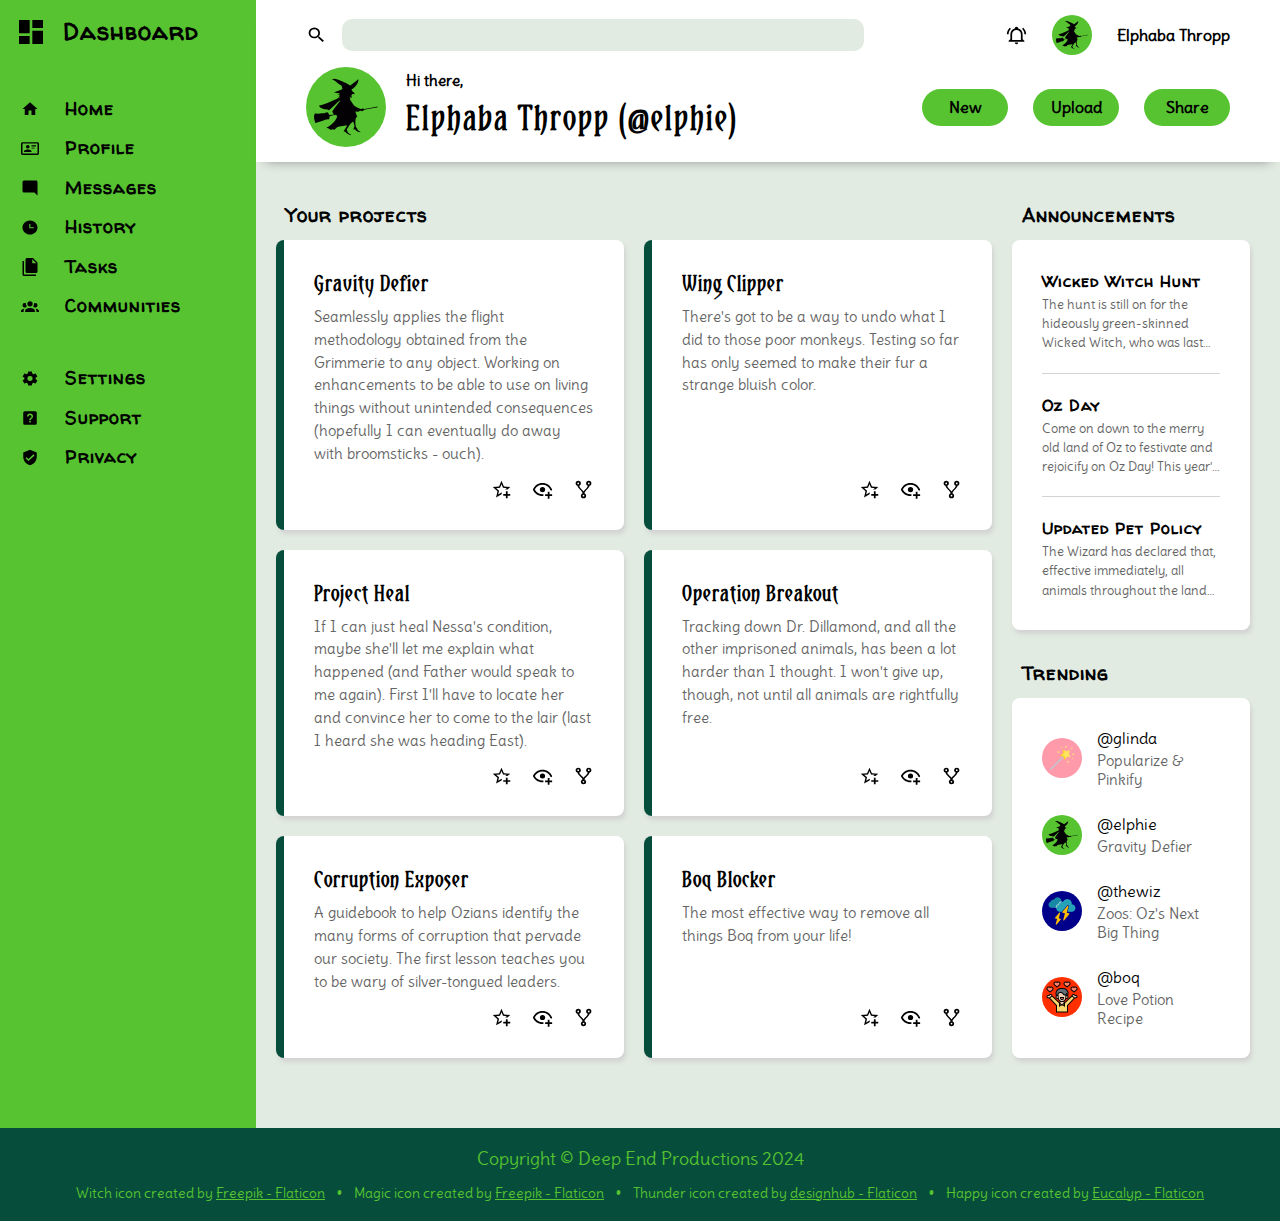
==== index.html @ f34237f0 "Update announcement content" ====
<!DOCTYPE html>
<html lang="en">
<head>
    <meta charset="UTF-8">
    <meta name="viewport" content="width=device-width, initial-scale=1.0">
    <title>Dashboard</title>
    <link rel="stylesheet" href="styles.css">
</head>
<body>
    <div class="container">
        <div class="sidebar">
            <div class="dashboard-line">
                <img src="./images/dashboard.svg" alt="Dashboard icon" class="dashboard-img">
                <h2>Dashboard</h2>
            </div>
            <div class="menu1">
                <ul>
                    <li>
                        <a href=""><img src="./images/home.svg" alt="Home icon" class="sidebar-img"></a>
                        <p><a href="">Home</a></p>
                    </li>
                    <li>
                        <a href=""><img src="./images/profile.svg" alt="Profile icon" class="sidebar-img"></a>
                        <p><a href="">Profile</a></p>
                    </li>
                    <li>
                        <a href=""><img src="./images/messages.svg" alt="Message icon" class="sidebar-img"></a>
                        <p><a href="">Messages</a></p>
                    </li>
                    <li>
                        <a href=""><img src="./images/history.svg" alt="History icon" class="sidebar-img"></a>
                        <p><a href="">History</a></p>
                    </li>
                    <li>
                        <a href=""><img src="./images/tasks.svg" alt="Tasks icon" class="sidebar-img"></a>
                        <p><a href="">Tasks</a></p>
                    </li>
                    <li>
                        <a href=""><img src="./images/communities.svg" alt="Communities icon" class="sidebar-img"></a>
                        <p><a href="">Communities</a></p>
                    </li>
                </ul>
            </div>
            <div class="menu2">
                <ul>
                    <li>
                        <a href=""><img src="./images/settings.svg" alt="Settings icon" class="sidebar-img"></a>
                        <p><a href="">Settings</a></p>
                    </li>
                    <li>
                        <a href=""><img src="./images/support.svg" alt="Support icon" class="sidebar-img"></a>
                        <p><a href="">Support</a></p>
                    </li>
                    <li>
                        <a href=""><img src="./images/privacy.svg" alt="Privacy icon" class="sidebar-img"></a>
                        <p><a href="">Privacy</a></p>
                    </li>
                </ul>
            </div>
        </div>
        <div class="header">
            <div class="header-search">
                <img src="./images/search.svg" alt="Search icon">
                <input type="search">
            </div>
            <div class="header-nav">
                <img src="./images/notification.svg" alt="Notification icon" class="notify-img">
                <div class="nav-user-icon-container">
                    <img src="./images/flying-broom-and-witch.png" alt="Silhouetted black icon of a witch flying on a broomstick" class="small-user-icon">
                </div>
                <p>Elphaba Thropp</p>
            </div>
            <div class="header-greeting-container">
                <div class="greeting-user-icon-container">
                    <img src="./images/flying-broom-and-witch.png" alt="Silhouetted black icon of a witch flying on a broomstick" class="large-user-icon">
                </div>
                <div class="header-greeting-text">
                    <div class="header-greeting-line1">Hi there,</div>
                    <div class="header-greeting-line2">Elphaba Thropp (@elphie)</div>
                </div>
            </div>
            <div class="header-buttons">
                <button type="button">New</button>
                <button type="button">Upload</button>
                <button type="button">Share</button>
            </div>
        </div>
        <div class="main">
            <div class="project-section">
                <h3>Your projects</h3>
                <div class="card-container">
                    <div class="card">
                        <h4>Gravity Defier</h4>
                        <p>Seamlessly applies the flight methodology obtained from the Grimmerie to any object. Working on enhancements to be able to use on living things without unintended consequences (hopefully I can eventually do away with broomsticks - ouch).</p>
                        <div class="card-icons">
                            <img src="./images/favorite.svg" alt="Favorite icon">
                            <img src="./images/follow.svg" alt="Eye icon">
                            <img src="./images/source-fork.svg" alt="Source fork icon">
                        </div>
                    </div>
                    <div class="card">
                        <h4>Wing Clipper</h4>
                        <p>There's got to be a way to undo what I did to those poor monkeys. Testing so far has only seemed to make their fur a strange bluish color.</p>
                        <div class="card-icons">
                            <img src="./images/favorite.svg" alt="Favorite icon">
                            <img src="./images/follow.svg" alt="Eye icon">
                            <img src="./images/source-fork.svg" alt="Source fork icon">
                        </div>
                    </div>
                    <div class="card">
                        <h4>Project Heal</h4>
                        <p>If I can just heal Nessa's condition, maybe she'll let me explain what happened (and Father would speak to me again). First I'll have to locate her and convince her to come to the lair (last I heard she was heading East).</p>
                        <div class="card-icons">
                            <img src="./images/favorite.svg" alt="Favorite icon">
                            <img src="./images/follow.svg" alt="Eye icon">
                            <img src="./images/source-fork.svg" alt="Source fork icon">
                        </div>
                    </div>
                    <div class="card">
                        <h4>Operation Breakout</h4>
                        <p>Tracking down Dr. Dillamond, and all the other imprisoned animals, has been a lot harder than I thought. I won't give up, though, not until all animals are rightfully free.</p>
                        <div class="card-icons">
                            <img src="./images/favorite.svg" alt="Favorite icon">
                            <img src="./images/follow.svg" alt="Eye icon">
                            <img src="./images/source-fork.svg" alt="Source fork icon">
                        </div>
                    </div>
                    <div class="card">
                        <h4>Corruption Exposer</h4>
                        <p>A guidebook to help Ozians identify the many forms of corruption that pervade our society. The first lesson teaches you to be wary of silver-tongued leaders.</p>
                        <div class="card-icons">
                            <img src="./images/favorite.svg" alt="Favorite icon">
                            <img src="./images/follow.svg" alt="Eye icon">
                            <img src="./images/source-fork.svg" alt="Source fork icon">
                        </div>
                    </div>
                    <div class="card">
                        <h4>Boq Blocker</h4>
                        <p>The most effective way to remove all things Boq from your life!</p>
                        <div class="card-icons">
                            <img src="./images/favorite.svg" alt="Favorite icon">
                            <img src="./images/follow.svg" alt="Eye icon">
                            <img src="./images/source-fork.svg" alt="Source fork icon">
                        </div>
                    </div>
                </div>
            </div>
            <div class="announcement-section">
                <h3>Announcements</h3>
                <div class="announcement-container">
                    <div class="maintenance-container">
                        <h4>Wicked Witch Hunt</h4>
                        <p>The hunt is still on for the hideously green-skinned Wicked Witch, who was last seen flying (yes, flying) on a broomstick towards the West. The great Wizard has promised a handsome prize to the one who catches her.</p>
                    </div>
                    <div class="share-day-container">
                        <h4>Oz Day</h4>
                        <p>Come on down to the merry old land of Oz to festivate and rejoicify on Oz Day! This year's events include performances from glamorous actors and actresses, all of your favorite emerald-colored foods and drinks, and perhaps even a visit from the Wizard himself!</p>
                    </div>
                    <div class="privacy-policy-container">
                        <h4>Updated Pet Policy</h4>
                        <p>The Wizard has declared that, effective immediately, all animals throughout the land of Oz must be registered under the ownership of a human Ozian, or else must be relegated to isolation in the Enchanted Forest. Cages and leashes are strongly encouraged.</p>
                    </div>
                </div>
            </div>
            <div class="trending-section">
                <h3>Trending</h3>
                <div class="trending-container">
                    <div class="trending-user1-icon-container">
                        <img src="./images/wand.png" alt="Icon of a yellow magic wand" class="small-user1-icon">
                    </div>
                    <div class="user-info">
                        <p>@glinda</p>
                        <p>Popularize & Pinkify</p>
                    </div>
                    <div class="trending-user2-icon-container">
                        <img src="./images/flying-broom-and-witch.png" alt="Silhouetted black icon of a witch flying on a broomstick" class="small-user-icon">
                    </div>
                    <div class="user-info">
                        <p>@elphie</p>
                        <p>Gravity Defier</p>
                    </div>
                    <div class="trending-user3-icon-container">
                        <img src="./images/thunder-storm.png" alt="Icon of a storm cloud with lightning shooting down" class="small-user-icon">
                    </div>
                    <div class="user-info">
                        <p>@thewiz</p>
                        <p>Zoos: Oz's Next Big Thing</p>
                    </div>
                    <div class="trending-user4-icon-container">
                        <img src="./images/lovey-guy.png" alt="placeholder" class="small-user-icon">
                    </div>
                    <div class="user-info">
                        <p>@boq</p>
                        <p>Love Potion Recipe</p>
                    </div>
                </div>
            </div>
        </div>
        <footer>
            <p>Copyright &copy <a href="https://github.com/deepend15">Deep End Productions</a> 2024</p>
            <div class="icon-credit-section">
                <p>Witch icon created by <a href="https://www.flaticon.com/free-icons/witch" title="witch icons">Freepik - Flaticon</a></p>
                <p class="middot">&middot;</p>
                <p>Magic icon created by <a href="https://www.flaticon.com/free-icons/magic" title="magic icons">Freepik - Flaticon</a></p>
                <p class="middot">&middot;</p>
                <p>Thunder icon created by <a href="https://www.flaticon.com/free-icons/thunder" title="thunder icons">designhub - Flaticon</a></p>
                <p class="middot">&middot;</p>
                <p>Happy icon created by <a href="https://www.flaticon.com/free-icons/happy" title="happy icons">Eucalyp - Flaticon</a></p>
            </div>         
        </footer>
    </div>
</body>
</html>
---- styles.css ----
@font-face {
    font-family: 'deliusregular';
    src: url('./fonts/delius-regular-webfont.woff2') format('woff2'),
         url('./fonts/delius-regular-webfont.woff') format('woff');
    font-weight: normal;
    font-style: normal;

}

@font-face {
    font-family: 'walter_turncoatregular';
    src: url('./fonts2/walterturncoat-webfont.woff2') format('woff2'),
         url('./fonts2/walterturncoat-webfont.woff') format('woff');
    font-weight: normal;
    font-style: normal;

}

@font-face {
    font-family: 'yataghanregular';
    src: url('./fonts3/yataghan-webfont.woff2') format('woff2'),
         url('./fonts3/yataghan-webfont.woff') format('woff');
    font-weight: normal;
    font-style: normal;

}

html {
    box-sizing: border-box;
}

*,
*::before,
*::after {
    box-sizing: inherit;
}

* {
    margin: 0;
    padding: 0;
}

input, button, textarea, select {
    font: inherit;
}

h1, h2, h3, h4, h5 {
    font-size: inherit;
    font-weight: inherit;
  }

ul {
    list-style-type: none;
}

:root {
    --wicked-green: #57c330;
    --light-green: rgb(225, 235, 225);
    --dark-green: #064e3b;
    --paragraph-color: rgb(100, 100, 100);
}

.container {
    display: grid;
    grid-template-columns: 1fr 4fr;
}

.header,
.main,
footer {
    font-family: 'deliusregular', system-ui, "Segoe UI", Roboto, Helvetica, Arial, sans-serif, "Apple Color Emoji", "Segoe UI Emoji", "Segoe UI Symbol";
}

.sidebar {
    grid-row: 1 / 3;
    background-color: var(--wicked-green);
    font-weight: bold;
    font-family: 'walter_turncoatregular', system-ui, "Segoe UI", Roboto, Helvetica, Arial, sans-serif, "Apple Color Emoji", "Segoe UI Emoji", "Segoe UI Symbol";
    font-size: 1.1rem;
    letter-spacing: 1px;
    padding: 15px;
    display: grid;
    grid-template-rows: repeat(3, min-content);
    align-items: center;
    row-gap: 50px;
}

.dashboard-line {
    display: grid;
    align-items: center;
    grid-template-columns: min-content 1fr;
    font-size: 1.5rem;
}

.dashboard-img {
    height: 2rem;
    margin-right: 1rem;
}

.sidebar-img {
    height: 1.1rem;
    margin: 0 1.6rem 0 0.4rem;
}

.menu1 ul,
.menu2 ul {
    display: flex;
    flex-direction: column;
    align-items: flex-start;
    gap: 17px;
}

.menu1 ul li,
.menu2 ul li {
    display: flex;
    align-items: center;
    line-height: 1.4rem;
}

.sidebar a {
    color: inherit;
    text-decoration: none;
}

li > a {
    cursor: default;

    /* below corrects a weird formatting issue that occurs when wrapping an 'a' element around an 'img' */
    
    display: contents;
}

.sidebar li:hover {
    font-size: 1.4rem;
    img {
        height: 1.4rem;
    }    
}

.header {
    grid-column: 2;
    padding: 15px 50px;
    display: grid;
    grid-template-columns: 2fr 1fr;
    align-items: center;
    font-weight: bold;
    row-gap: 12px;
    box-shadow: 0 10px 10px -10px rgb(150, 150, 150);
    position: relative;
    z-index: 2;
}

.header-search img,
.notify-img {
    height: 1.3rem;
}

.header-search {
    display: grid;
    grid-template-columns: min-content 1fr;
    gap: 15px;
    align-items: center;
}

input[type="search"] {
    width: 90%;
    height: 32px;
    border-radius: 10px;
    border-style: none;
    background-color: var(--light-green);
    font-weight: 500;
    padding: 12px;
}

input[type="search"]:focus {
    outline: 2px solid var(--dark-green);
    box-shadow: 2px 2px 4px gray;
}

.header-nav {
    grid-column: 2;
    justify-self: end;
    display: grid;
    grid-template-columns: max-content max-content 1fr;
    gap: 25px;
    align-items: center;
}

.small-user-icon {
    height: 2rem;
}

.nav-user-icon-container,
.trending-user1-icon-container,
.trending-user2-icon-container,
.trending-user3-icon-container,
.trending-user4-icon-container {
    height: 2.5rem;
    width: 2.5rem;
    display: grid;
    place-items: center;
    border-radius: 50%;
}

.nav-user-icon-container,
.trending-user2-icon-container {
    background-color: var(--wicked-green);
}

.header-greeting-container {
    grid-row: 2;
    display: grid;
    grid-template-columns: min-content 1fr;
    gap: 20px;
    align-items: center;
}

.large-user-icon {
    height: 4rem;
}

.greeting-user-icon-container {
    background-color: var(--wicked-green);
    height: 5rem;
    width: 5rem;
    display: grid;
    place-items: center;
    border-radius: 50%;
}

.header-greeting-line1 {
    font-size: 0.95rem;
    margin-bottom: 8px;
    font-family: 'deliusregular', system-ui, "Segoe UI", Roboto, Helvetica, Arial, sans-serif, "Apple Color Emoji", "Segoe UI Emoji", "Segoe UI Symbol";
}

.header-greeting-line2 {
    font-family: 'yataghanregular', system-ui, "Segoe UI", Roboto, Helvetica, Arial, sans-serif, "Apple Color Emoji", "Segoe UI Emoji", "Segoe UI Symbol";
    font-size: 1.6rem;
    letter-spacing: 2px;
}

.header-buttons {
    grid-column: 2;
    grid-row: 2;
    display: grid;
    grid-template-columns: repeat(3, 1fr);
    gap: 25px;
}

.header-buttons button {
    background-color: var(--wicked-green);
    border-style: none;
    border-radius: 20px;
    padding: 8px 12px;
}

.header-buttons button:hover {
    background-color: var(--dark-green);
    color: var(--wicked-green);
    box-shadow: 0 0 4px var(--dark-green);
}

.main {
    grid-column: 2;
    grid-row: 2;
    background-color: var(--light-green);
    padding: 40px 30px 70px 20px;
    display: grid;
    grid-template-columns: 3fr 1fr;
    grid-template-rows: min-content 1fr;
    column-gap: 20px;
    row-gap: 30px;
}

h3,
.announcement-section h4 {
    font-weight: bold;
    font-family: 'walter_turncoatregular', system-ui, "Segoe UI", Roboto, Helvetica, Arial, sans-serif, "Apple Color Emoji", "Segoe UI Emoji", "Segoe UI Symbol";
    letter-spacing: 1px;
}

.main h3 {
    font-size: 1.2rem;
    margin-bottom: 12px;
    padding-left: 10px;
}

.project-section {
    grid-row: 1 / 3;
    display: grid;
    grid-template-rows: min-content 1fr;
}

.card-container {
    display: grid;
    grid-template-columns: repeat(auto-fit, minmax(300px, 1fr));
    gap: 20px;
}

.card,
.announcement-container,
.trending-container {
    padding: 30px;
    border-radius: 8px;
    box-shadow: 2px 4px 4px lightgray;
}

.card {
    background-color: white;
    display: grid;
    grid-template-rows: min-content 1fr min-content;
    border-left: 8px solid var(--dark-green);
}

.card:hover {
    box-shadow: 0 0 12px var(--dark-green);
}

.card h4 {
    font-family: 'yataghanregular', system-ui, "Segoe UI", Roboto, Helvetica, Arial, sans-serif, "Apple Color Emoji", "Segoe UI Emoji", "Segoe UI Symbol";
    font-weight: bold;
    font-size: 1.05rem;
    letter-spacing: 1px;
    margin-bottom: 6px;
}

.card p {
    color: var(--paragraph-color);
    line-height: 1.5;
    font-size: 0.95rem;
}

.card-icons {
    margin-top: 10px;
    display: flex;
    justify-content: flex-end;
    gap: 20px;
}

.card-icons img {
    height: 1.3rem;
}

.announcement-section {
    grid-column: 2;
}

.announcement-container {
    background-color: white;
    display: grid;
    gap: 20px;
}

.announcement-container h4 {
    margin-bottom: 3px;
}

.announcement-container p {
    font-size: 0.8rem;
    color: var(--paragraph-color);
    line-height: 1.5;

    /* below code truncates the text at 3 lines and adds an ellipsis */

    display: -webkit-box;
    -webkit-line-clamp: 3;
    line-clamp: 3;
    -webkit-box-orient: vertical;
    width: 100%;
    overflow: hidden;
}

.maintenance-container,
.share-day-container {
    padding-bottom: 20px;
    border-bottom: 1px solid lightgray;
}

.trending-section {
    grid-column: 2;
    grid-row: 2;
}

.trending-container {
    background-color: white;
    display: grid;
    grid-template-columns: min-content 1fr;
    column-gap: 15px;
    row-gap: 25px;
    align-items: center;
}

.trending-user1-icon-container,
.trending-user2-icon-container,
.trending-user3-icon-container,
.trending-user4-icon-container {
    grid-column: 1;
}

.user-info {
    grid-column: 2;
}

.user-info > p:first-child {
    margin-bottom: 2px;
}

.user-info > p:last-child {
    color: var(--paragraph-color);
    font-size: 0.95rem;
}

.small-user1-icon {
    height: 1.5rem;
}

.trending-user1-icon-container {
    background-color: rgb(255, 154, 171);
}

.trending-user3-icon-container {
    background-color: darkblue;
}

.trending-user4-icon-container {
    background-color: rgb(255, 47, 0);
}

footer {
    grid-column: 1 / 3;
    grid-row: 3;
    padding: 20px;
    text-align: center;
    background-color: var(--dark-green);
    color: var(--wicked-green);
}

footer a {
    color: inherit;
}

footer > p {
    font-size: 1.1rem;
}

footer > p > a {
    text-decoration: none;
}

footer > p > a:hover {
    text-decoration: underline;
}

.icon-credit-section {
    margin-top: 15px;
    display: flex;
    justify-content: center;
    align-items: center;
    gap: 10px;
    font-size: .9rem;
    height: 1rem;
}

.middot {
    font-size: 2.5rem;
    line-height: 1.5rem;
    display: contents;
}
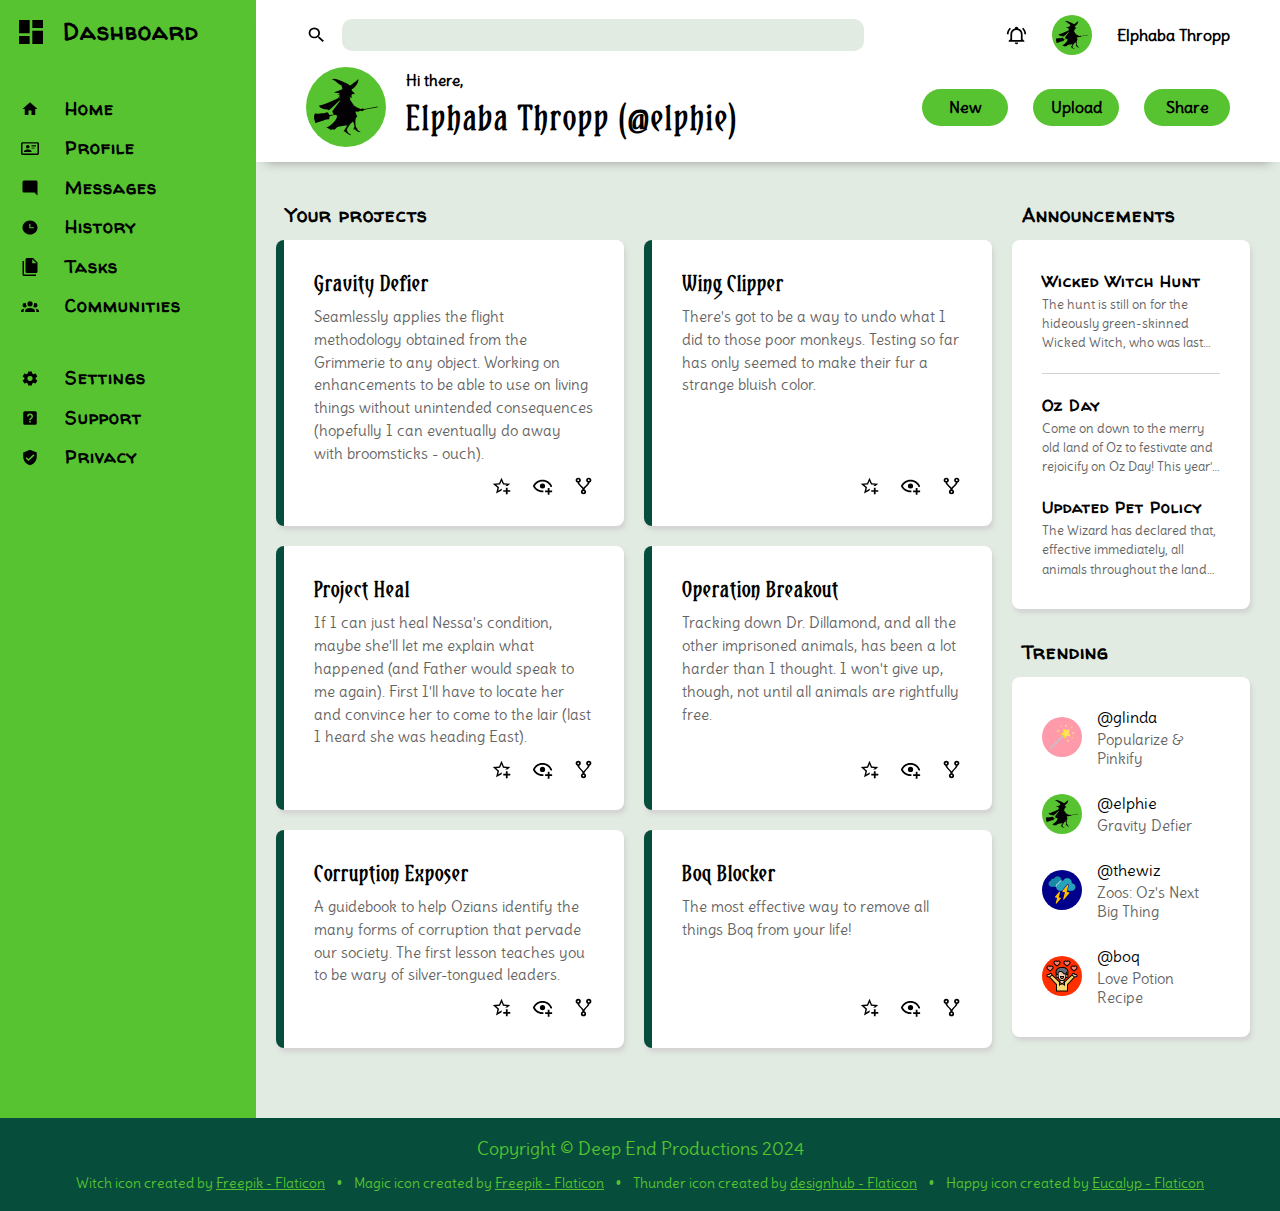
==== commit 8c54e35a: "Add anchors throughout webpage" ====
--- a/index.html
+++ b/index.html
@@ -64,11 +64,11 @@
                 <input type="search">
             </div>
             <div class="header-nav">
-                <img src="./images/notification.svg" alt="Notification icon" class="notify-img">
+                <a href=""><img src="./images/notification.svg" alt="Notification icon" class="notify-img"></a>
                 <div class="nav-user-icon-container">
-                    <img src="./images/flying-broom-and-witch.png" alt="Silhouetted black icon of a witch flying on a broomstick" class="small-user-icon">
-                </div>
-                <p>Elphaba Thropp</p>
+                    <a href=""><img src="./images/flying-broom-and-witch.png" alt="Silhouetted black icon of a witch flying on a broomstick" class="small-user-icon"></a>
+                </div>
+                <a href="">Elphaba Thropp</a>
             </div>
             <div class="header-greeting-container">
                 <div class="greeting-user-icon-container">
@@ -148,51 +148,51 @@
             <div class="announcement-section">
                 <h3>Announcements</h3>
                 <div class="announcement-container">
-                    <div class="maintenance-container">
+                    <a href="" class="announcement1-container">
                         <h4>Wicked Witch Hunt</h4>
                         <p>The hunt is still on for the hideously green-skinned Wicked Witch, who was last seen flying (yes, flying) on a broomstick towards the West. The great Wizard has promised a handsome prize to the one who catches her.</p>
-                    </div>
-                    <div class="share-day-container">
+                    </a>
+                    <a href="" class="annoucement2-container">
                         <h4>Oz Day</h4>
                         <p>Come on down to the merry old land of Oz to festivate and rejoicify on Oz Day! This year's events include performances from glamorous actors and actresses, all of your favorite emerald-colored foods and drinks, and perhaps even a visit from the Wizard himself!</p>
-                    </div>
-                    <div class="privacy-policy-container">
+                    </a>
+                    <a href="" class="announcement3-container">
                         <h4>Updated Pet Policy</h4>
                         <p>The Wizard has declared that, effective immediately, all animals throughout the land of Oz must be registered under the ownership of a human Ozian, or else must be relegated to isolation in the Enchanted Forest. Cages and leashes are strongly encouraged.</p>
-                    </div>
+                    </a>
                 </div>
             </div>
             <div class="trending-section">
                 <h3>Trending</h3>
                 <div class="trending-container">
-                    <div class="trending-user1-icon-container">
+                    <a href="" class="trending-user1-icon-container">
                         <img src="./images/wand.png" alt="Icon of a yellow magic wand" class="small-user1-icon">
-                    </div>
-                    <div class="user-info">
+                    </a>
+                    <a href="" class="user-info">
                         <p>@glinda</p>
                         <p>Popularize & Pinkify</p>
-                    </div>
-                    <div class="trending-user2-icon-container">
+                    </a>
+                    <a href="" class="trending-user2-icon-container">
                         <img src="./images/flying-broom-and-witch.png" alt="Silhouetted black icon of a witch flying on a broomstick" class="small-user-icon">
-                    </div>
-                    <div class="user-info">
+                    </a>
+                    <a href="" class="user-info">
                         <p>@elphie</p>
                         <p>Gravity Defier</p>
-                    </div>
-                    <div class="trending-user3-icon-container">
+                    </a>
+                    <a href="" class="trending-user3-icon-container">
                         <img src="./images/thunder-storm.png" alt="Icon of a storm cloud with lightning shooting down" class="small-user-icon">
-                    </div>
-                    <div class="user-info">
+                    </a>
+                    <a href="" class="user-info">
                         <p>@thewiz</p>
                         <p>Zoos: Oz's Next Big Thing</p>
-                    </div>
-                    <div class="trending-user4-icon-container">
+                    </a>
+                    <a href="" class="trending-user4-icon-container">
                         <img src="./images/lovey-guy.png" alt="placeholder" class="small-user-icon">
-                    </div>
-                    <div class="user-info">
+                    </a>
+                    <a href="" class="user-info">
                         <p>@boq</p>
                         <p>Love Potion Recipe</p>
-                    </div>
+                    </a>
                 </div>
             </div>
         </div>
--- a/styles.css
+++ b/styles.css
@@ -150,6 +150,22 @@
     z-index: 2;
 }
 
+.header a {
+    color: inherit;
+}
+
+.header-nav a:first-child {
+    display: contents;
+}
+
+.header-nav > a:last-child {
+    text-decoration: none;
+}
+
+.header-nav > a:last-child:hover {
+    text-decoration: underline;
+}
+
 .header-search img,
 .notify-img {
     height: 1.3rem;
@@ -342,6 +358,10 @@
     height: 1.3rem;
 }
 
+.card-icons img:hover {
+    cursor: pointer;
+}
+
 .announcement-section {
     grid-column: 2;
 }
@@ -371,8 +391,17 @@
     overflow: hidden;
 }
 
-.maintenance-container,
-.share-day-container {
+.announcement-container a {
+    text-decoration: none;
+    color: inherit;
+}
+
+.announcement-container a:hover {
+    text-decoration: underline;
+}
+
+.announcement1-container,
+.announcement2-container {
     padding-bottom: 20px;
     border-bottom: 1px solid lightgray;
 }
@@ -400,6 +429,15 @@
 
 .user-info {
     grid-column: 2;
+}
+
+.trending-container a {
+    color: inherit;
+    text-decoration: none;
+}
+
+.trending-container a:hover {
+    text-decoration: underline;
 }
 
 .user-info > p:first-child {
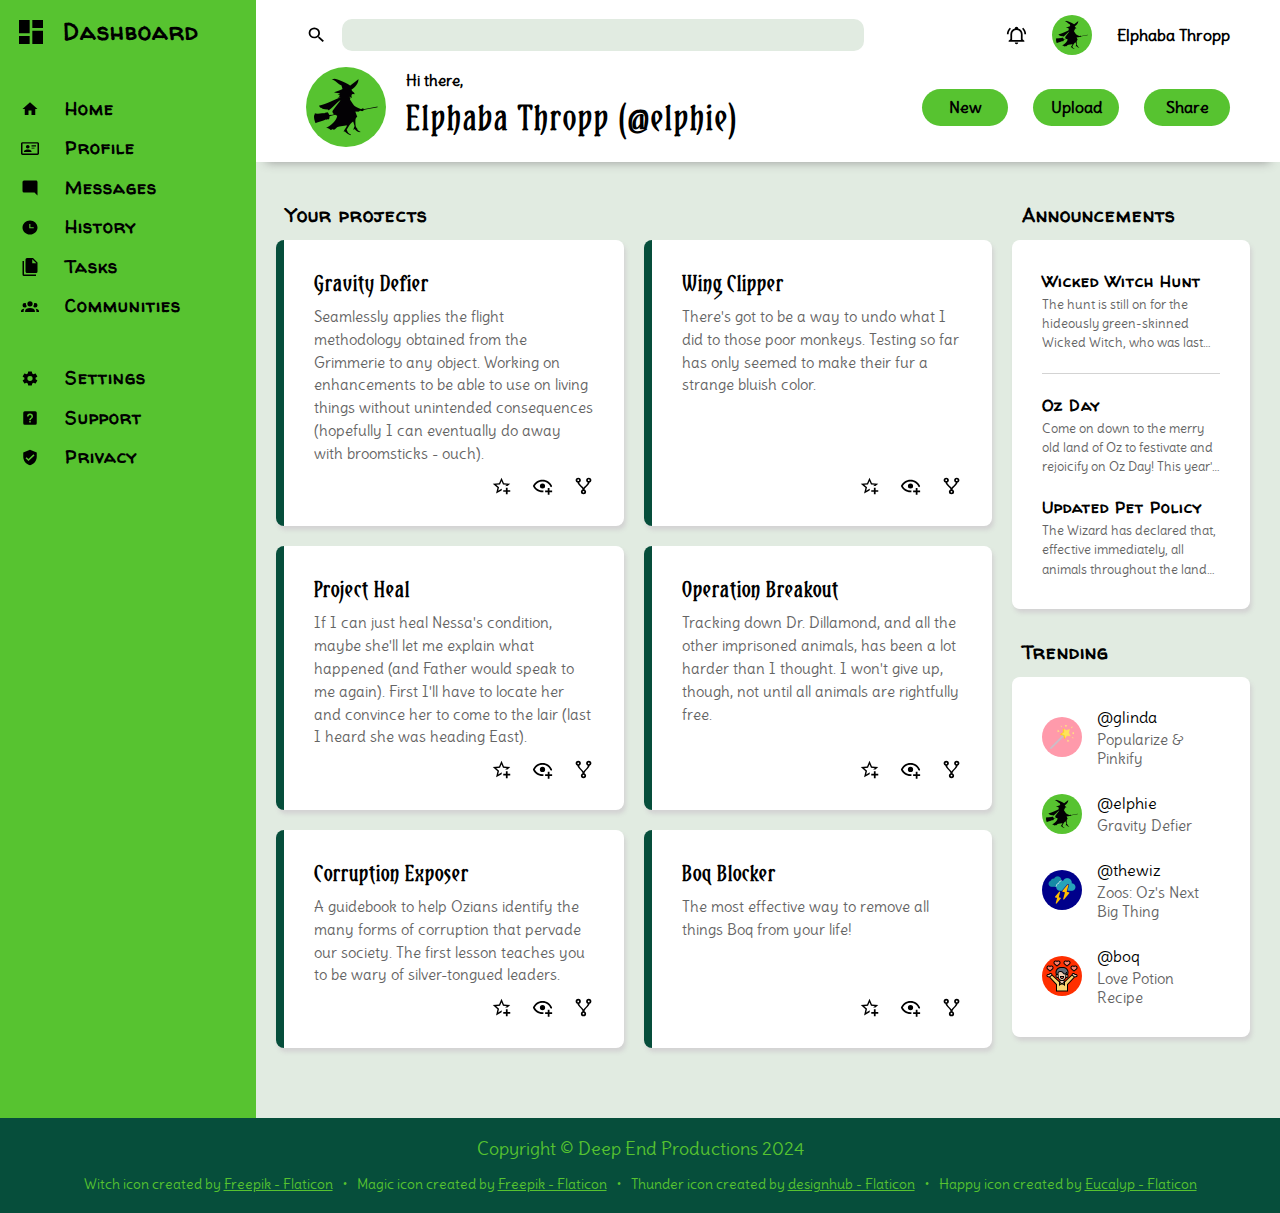
==== commit c479e73e: "Change middots to bullets" ====
--- a/index.html
+++ b/index.html
@@ -58,7 +58,7 @@
                 </ul>
             </div>
         </div>
-        <div class="header">
+        <header>
             <div class="header-search">
                 <img src="./images/search.svg" alt="Search icon">
                 <input type="search">
@@ -84,7 +84,7 @@
                 <button type="button">Upload</button>
                 <button type="button">Share</button>
             </div>
-        </div>
+        </header>
         <div class="main">
             <div class="project-section">
                 <h3>Your projects</h3>
@@ -165,33 +165,41 @@
             <div class="trending-section">
                 <h3>Trending</h3>
                 <div class="trending-container">
-                    <a href="" class="trending-user1-icon-container">
-                        <img src="./images/wand.png" alt="Icon of a yellow magic wand" class="small-user1-icon">
-                    </a>
-                    <a href="" class="user-info">
-                        <p>@glinda</p>
-                        <p>Popularize & Pinkify</p>
-                    </a>
-                    <a href="" class="trending-user2-icon-container">
-                        <img src="./images/flying-broom-and-witch.png" alt="Silhouetted black icon of a witch flying on a broomstick" class="small-user-icon">
-                    </a>
-                    <a href="" class="user-info">
-                        <p>@elphie</p>
-                        <p>Gravity Defier</p>
-                    </a>
-                    <a href="" class="trending-user3-icon-container">
-                        <img src="./images/thunder-storm.png" alt="Icon of a storm cloud with lightning shooting down" class="small-user-icon">
-                    </a>
-                    <a href="" class="user-info">
-                        <p>@thewiz</p>
-                        <p>Zoos: Oz's Next Big Thing</p>
-                    </a>
-                    <a href="" class="trending-user4-icon-container">
-                        <img src="./images/lovey-guy.png" alt="placeholder" class="small-user-icon">
-                    </a>
-                    <a href="" class="user-info">
-                        <p>@boq</p>
-                        <p>Love Potion Recipe</p>
+                    <a href="" class="trending-user1-container">
+                        <div class="trending-user1-icon-container">
+                            <img src="./images/wand.png" alt="Icon of a yellow magic wand" class="small-user1-icon">
+                        </div>
+                        <div class="user-info">
+                            <p>@glinda</p>
+                            <p>Popularize & Pinkify</p>
+                        </div>
+                    </a>
+                    <a href="" class="trending-user2-container">
+                        <div class="trending-user2-icon-container">
+                            <img src="./images/flying-broom-and-witch.png" alt="Silhouetted black icon of a witch flying on a broomstick" class="small-user-icon">
+                        </div>
+                        <div class="user-info">
+                            <p>@elphie</p>
+                            <p>Gravity Defier</p>
+                        </div>
+                    </a>
+                    <a href="" class="trending-user3-container">
+                        <div class="trending-user3-icon-container">
+                            <img src="./images/thunder-storm.png" alt="Icon of a storm cloud with lightning shooting down" class="small-user-icon">
+                        </div>
+                        <div class="user-info">
+                            <p>@thewiz</p>
+                            <p>Zoos: Oz's Next Big Thing</p>
+                        </div>
+                    </a>
+                    <a href="" class="trending-user4-container">
+                        <div class="trending-user4-icon-container">
+                            <img src="./images/lovey-guy.png" alt="placeholder" class="small-user-icon">
+                        </div>
+                        <div class="user-info">
+                            <p>@boq</p>
+                            <p>Love Potion Recipe</p>
+                        </div>
                     </a>
                 </div>
             </div>
@@ -200,11 +208,11 @@
             <p>Copyright &copy <a href="https://github.com/deepend15">Deep End Productions</a> 2024</p>
             <div class="icon-credit-section">
                 <p>Witch icon created by <a href="https://www.flaticon.com/free-icons/witch" title="witch icons">Freepik - Flaticon</a></p>
-                <p class="middot">&middot;</p>
+                <p>&bullet;</p>
                 <p>Magic icon created by <a href="https://www.flaticon.com/free-icons/magic" title="magic icons">Freepik - Flaticon</a></p>
-                <p class="middot">&middot;</p>
+                <p>&bullet;</p>
                 <p>Thunder icon created by <a href="https://www.flaticon.com/free-icons/thunder" title="thunder icons">designhub - Flaticon</a></p>
-                <p class="middot">&middot;</p>
+                <p>&bullet;</p>
                 <p>Happy icon created by <a href="https://www.flaticon.com/free-icons/happy" title="happy icons">Eucalyp - Flaticon</a></p>
             </div>         
         </footer>
--- a/styles.css
+++ b/styles.css
@@ -9,8 +9,8 @@
 
 @font-face {
     font-family: 'walter_turncoatregular';
-    src: url('./fonts2/walterturncoat-webfont.woff2') format('woff2'),
-         url('./fonts2/walterturncoat-webfont.woff') format('woff');
+    src: url('./fonts/walterturncoat-webfont.woff2') format('woff2'),
+         url('./fonts/walterturncoat-webfont.woff') format('woff');
     font-weight: normal;
     font-style: normal;
 
@@ -18,8 +18,8 @@
 
 @font-face {
     font-family: 'yataghanregular';
-    src: url('./fonts3/yataghan-webfont.woff2') format('woff2'),
-         url('./fonts3/yataghan-webfont.woff') format('woff');
+    src: url('./fonts/yataghan-webfont.woff2') format('woff2'),
+         url('./fonts/yataghan-webfont.woff') format('woff');
     font-weight: normal;
     font-style: normal;
 
@@ -65,7 +65,7 @@
     grid-template-columns: 1fr 4fr;
 }
 
-.header,
+header,
 .main,
 footer {
     font-family: 'deliusregular', system-ui, "Segoe UI", Roboto, Helvetica, Arial, sans-serif, "Apple Color Emoji", "Segoe UI Emoji", "Segoe UI Symbol";
@@ -137,7 +137,7 @@
     }    
 }
 
-.header {
+header {
     grid-column: 2;
     padding: 15px 50px;
     display: grid;
@@ -150,7 +150,7 @@
     z-index: 2;
 }
 
-.header a {
+header a {
     color: inherit;
 }
 
@@ -413,10 +413,18 @@
 
 .trending-container {
     background-color: white;
-    display: grid;
-    grid-template-columns: min-content 1fr;
-    column-gap: 15px;
-    row-gap: 25px;
+    display: flex;
+    flex-direction: column;
+    gap: 25px;
+    align-items: flex-start;
+}
+
+.trending-user1-container,
+.trending-user2-container,
+.trending-user3-container,
+.trending-user4-container {
+    display: flex;
+    gap: 15px;
     align-items: center;
 }
 
@@ -424,16 +432,12 @@
 .trending-user2-icon-container,
 .trending-user3-icon-container,
 .trending-user4-icon-container {
-    grid-column: 1;
-}
-
-.user-info {
-    grid-column: 2;
+    flex-shrink: 0;
 }
 
 .trending-container a {
+    text-decoration: none;
     color: inherit;
-    text-decoration: none;
 }
 
 .trending-container a:hover {
@@ -497,11 +501,4 @@
     align-items: center;
     gap: 10px;
     font-size: .9rem;
-    height: 1rem;
-}
-
-.middot {
-    font-size: 2.5rem;
-    line-height: 1.5rem;
-    display: contents;
 }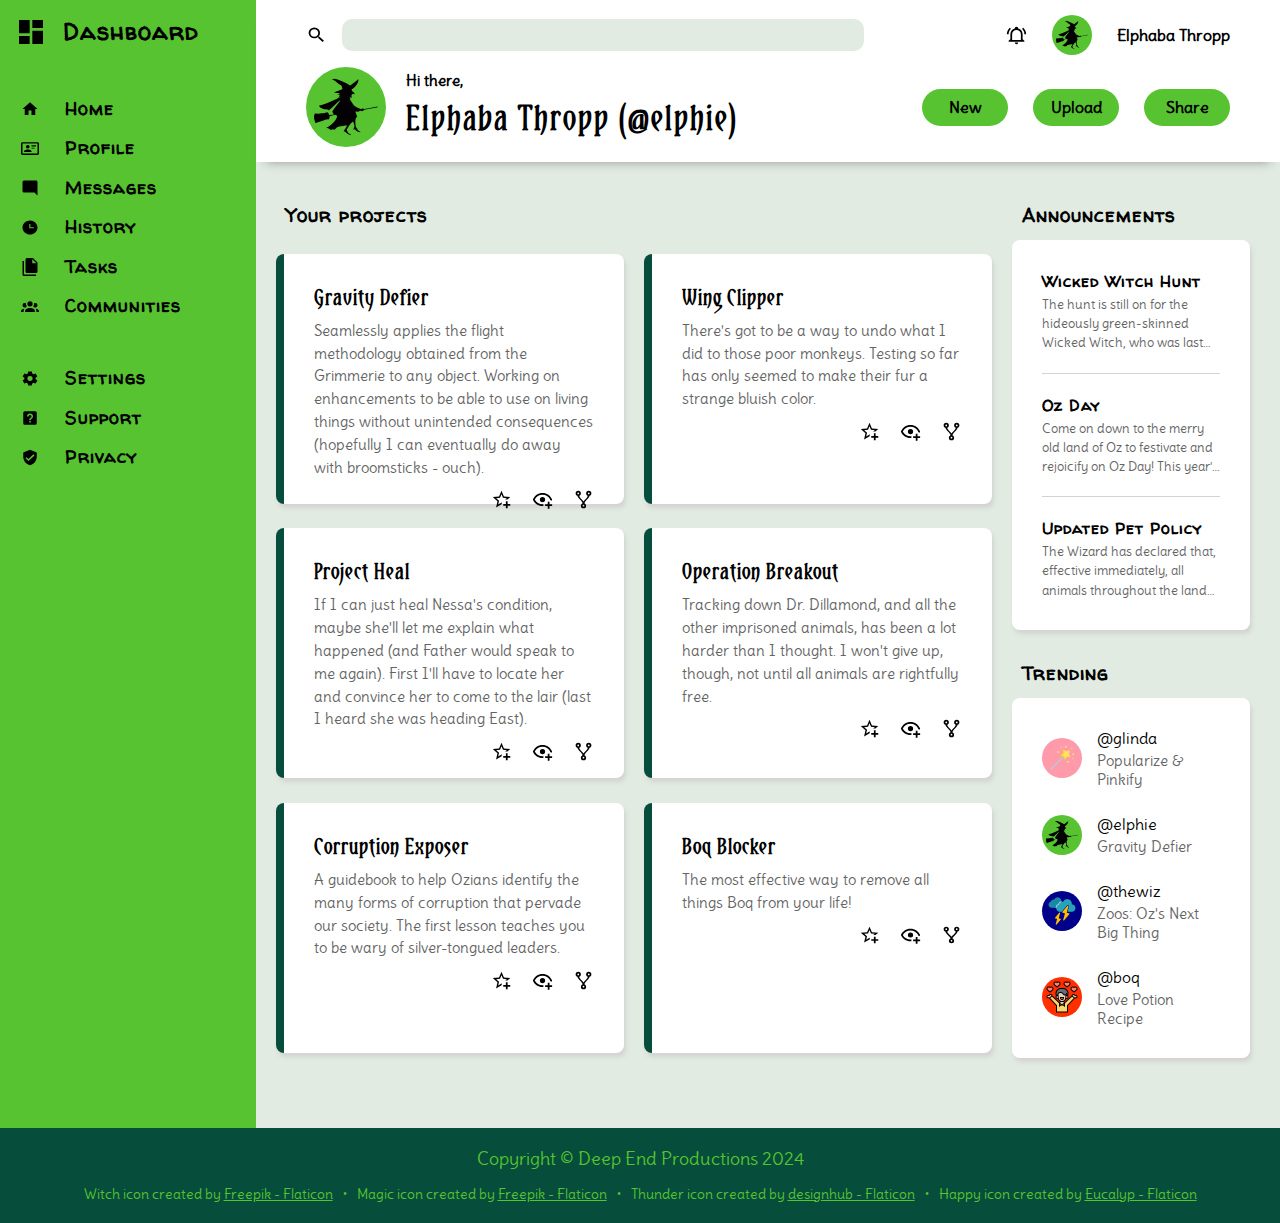
==== commit 82e31b7a: "Update main section styling (unfinished)" ====
--- a/index.html
+++ b/index.html
@@ -152,7 +152,7 @@
                         <h4>Wicked Witch Hunt</h4>
                         <p>The hunt is still on for the hideously green-skinned Wicked Witch, who was last seen flying (yes, flying) on a broomstick towards the West. The great Wizard has promised a handsome prize to the one who catches her.</p>
                     </a>
-                    <a href="" class="annoucement2-container">
+                    <a href="" class="announcement2-container">
                         <h4>Oz Day</h4>
                         <p>Come on down to the merry old land of Oz to festivate and rejoicify on Oz Day! This year's events include performances from glamorous actors and actresses, all of your favorite emerald-colored foods and drinks, and perhaps even a visit from the Wizard himself!</p>
                     </a>
--- a/styles.css
+++ b/styles.css
@@ -284,7 +284,7 @@
     padding: 40px 30px 70px 20px;
     display: grid;
     grid-template-columns: 3fr 1fr;
-    grid-template-rows: min-content 1fr;
+    /* grid-template-rows: min-content 1fr; */
     column-gap: 20px;
     row-gap: 30px;
 }
@@ -305,7 +305,7 @@
 .project-section {
     grid-row: 1 / 3;
     display: grid;
-    grid-template-rows: min-content 1fr;
+    /* grid-template-rows: min-content 1fr; */
 }
 
 .card-container {
@@ -324,8 +324,9 @@
 
 .card {
     background-color: white;
-    display: grid;
-    grid-template-rows: min-content 1fr min-content;
+    /* display: grid;
+    grid-template-rows: min-content 1fr min-content; */
+    height: 250px;
     border-left: 8px solid var(--dark-green);
 }
 
@@ -364,6 +365,8 @@
 
 .announcement-section {
     grid-column: 2;
+    display: grid;
+    grid-template-rows: min-content 1fr;
 }
 
 .announcement-container {
@@ -409,6 +412,8 @@
 .trending-section {
     grid-column: 2;
     grid-row: 2;
+    display: grid;
+    grid-template-rows: min-content 1fr;
 }
 
 .trending-container {
@@ -417,6 +422,7 @@
     flex-direction: column;
     gap: 25px;
     align-items: flex-start;
+    justify-content: space-around;
 }
 
 .trending-user1-container,
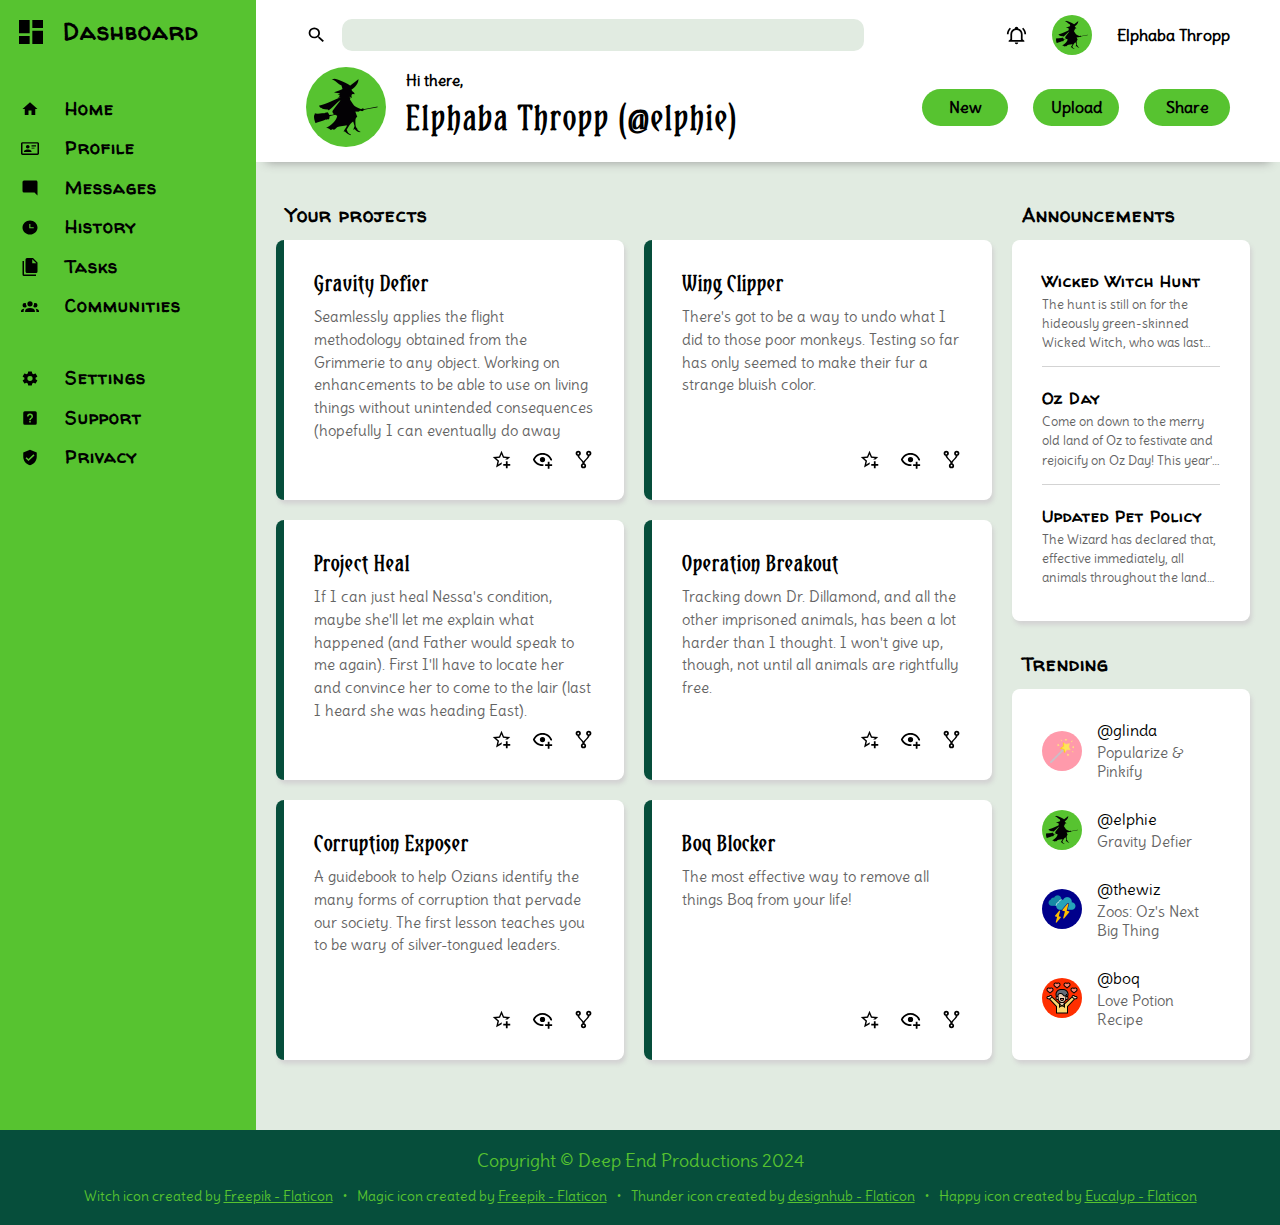
==== commit be179bd1: "Add tooltip to card icons" ====
--- a/index.html
+++ b/index.html
@@ -93,54 +93,108 @@
                         <h4>Gravity Defier</h4>
                         <p>Seamlessly applies the flight methodology obtained from the Grimmerie to any object. Working on enhancements to be able to use on living things without unintended consequences (hopefully I can eventually do away with broomsticks - ouch).</p>
                         <div class="card-icons">
-                            <img src="./images/favorite.svg" alt="Favorite icon">
-                            <img src="./images/follow.svg" alt="Eye icon">
-                            <img src="./images/source-fork.svg" alt="Source fork icon">
+                            <span class="tooltip">
+                                <img src="./images/star.svg" alt="Star icon">
+                                <span class="tooltiptext">Star</span>
+                            </span>
+                            <span class="tooltip">
+                                <img src="./images/watch.svg" alt="Eye icon">
+                                <span class="tooltiptext watch">Watch</span>
+                            </span>
+                            <span class="tooltip">
+                                <img src="./images/source-fork.svg" alt="Source fork icon">
+                                <span class="tooltiptext">Fork</span>
+                            </span>
                         </div>
                     </div>
                     <div class="card">
                         <h4>Wing Clipper</h4>
                         <p>There's got to be a way to undo what I did to those poor monkeys. Testing so far has only seemed to make their fur a strange bluish color.</p>
                         <div class="card-icons">
-                            <img src="./images/favorite.svg" alt="Favorite icon">
-                            <img src="./images/follow.svg" alt="Eye icon">
-                            <img src="./images/source-fork.svg" alt="Source fork icon">
+                            <span class="tooltip">
+                                <img src="./images/star.svg" alt="Star icon">
+                                <span class="tooltiptext">Star</span>
+                            </span>
+                            <span class="tooltip">
+                                <img src="./images/watch.svg" alt="Eye icon">
+                                <span class="tooltiptext watch">Watch</span>
+                            </span>
+                            <span class="tooltip">
+                                <img src="./images/source-fork.svg" alt="Source fork icon">
+                                <span class="tooltiptext">Fork</span>
+                            </span>
                         </div>
                     </div>
                     <div class="card">
                         <h4>Project Heal</h4>
                         <p>If I can just heal Nessa's condition, maybe she'll let me explain what happened (and Father would speak to me again). First I'll have to locate her and convince her to come to the lair (last I heard she was heading East).</p>
                         <div class="card-icons">
-                            <img src="./images/favorite.svg" alt="Favorite icon">
-                            <img src="./images/follow.svg" alt="Eye icon">
-                            <img src="./images/source-fork.svg" alt="Source fork icon">
+                            <span class="tooltip">
+                                <img src="./images/star.svg" alt="Star icon">
+                                <span class="tooltiptext">Star</span>
+                            </span>
+                            <span class="tooltip">
+                                <img src="./images/watch.svg" alt="Eye icon">
+                                <span class="tooltiptext watch">Watch</span>
+                            </span>
+                            <span class="tooltip">
+                                <img src="./images/source-fork.svg" alt="Source fork icon">
+                                <span class="tooltiptext">Fork</span>
+                            </span>
                         </div>
                     </div>
                     <div class="card">
                         <h4>Operation Breakout</h4>
                         <p>Tracking down Dr. Dillamond, and all the other imprisoned animals, has been a lot harder than I thought. I won't give up, though, not until all animals are rightfully free.</p>
                         <div class="card-icons">
-                            <img src="./images/favorite.svg" alt="Favorite icon">
-                            <img src="./images/follow.svg" alt="Eye icon">
-                            <img src="./images/source-fork.svg" alt="Source fork icon">
+                            <span class="tooltip">
+                                <img src="./images/star.svg" alt="Star icon">
+                                <span class="tooltiptext">Star</span>
+                            </span>
+                            <span class="tooltip">
+                                <img src="./images/watch.svg" alt="Eye icon">
+                                <span class="tooltiptext watch">Watch</span>
+                            </span>
+                            <span class="tooltip">
+                                <img src="./images/source-fork.svg" alt="Source fork icon">
+                                <span class="tooltiptext">Fork</span>
+                            </span>
                         </div>
                     </div>
                     <div class="card">
                         <h4>Corruption Exposer</h4>
                         <p>A guidebook to help Ozians identify the many forms of corruption that pervade our society. The first lesson teaches you to be wary of silver-tongued leaders.</p>
                         <div class="card-icons">
-                            <img src="./images/favorite.svg" alt="Favorite icon">
-                            <img src="./images/follow.svg" alt="Eye icon">
-                            <img src="./images/source-fork.svg" alt="Source fork icon">
+                            <span class="tooltip">
+                                <img src="./images/star.svg" alt="Star icon">
+                                <span class="tooltiptext">Star</span>
+                            </span>
+                            <span class="tooltip">
+                                <img src="./images/watch.svg" alt="Eye icon">
+                                <span class="tooltiptext watch">Watch</span>
+                            </span>
+                            <span class="tooltip">
+                                <img src="./images/source-fork.svg" alt="Source fork icon">
+                                <span class="tooltiptext">Fork</span>
+                            </span>
                         </div>
                     </div>
                     <div class="card">
                         <h4>Boq Blocker</h4>
                         <p>The most effective way to remove all things Boq from your life!</p>
                         <div class="card-icons">
-                            <img src="./images/favorite.svg" alt="Favorite icon">
-                            <img src="./images/follow.svg" alt="Eye icon">
-                            <img src="./images/source-fork.svg" alt="Source fork icon">
+                            <span class="tooltip">
+                                <img src="./images/star.svg" alt="Star icon">
+                                <span class="tooltiptext">Star</span>
+                            </span>
+                            <span class="tooltip">
+                                <img src="./images/watch.svg" alt="Eye icon">
+                                <span class="tooltiptext watch">Watch</span>
+                            </span>
+                            <span class="tooltip">
+                                <img src="./images/source-fork.svg" alt="Source fork icon">
+                                <span class="tooltiptext">Fork</span>
+                            </span>
                         </div>
                     </div>
                 </div>
--- a/styles.css
+++ b/styles.css
@@ -324,10 +324,10 @@
 
 .card {
     background-color: white;
-    /* display: grid;
-    grid-template-rows: min-content 1fr min-content; */
-    height: 250px;
+    height: 260px;
     border-left: 8px solid var(--dark-green);
+    display: flex;
+    flex-direction: column;
 }
 
 .card:hover {
@@ -346,10 +346,12 @@
     color: var(--paragraph-color);
     line-height: 1.5;
     font-size: 0.95rem;
+    margin-bottom: 5px;
+    overflow: auto;
 }
 
 .card-icons {
-    margin-top: 10px;
+    margin-top: auto;
     display: flex;
     justify-content: flex-end;
     gap: 20px;
@@ -357,10 +359,39 @@
 
 .card-icons img {
     height: 1.3rem;
+    vertical-align: bottom;
 }
 
 .card-icons img:hover {
     cursor: pointer;
+}
+
+.tooltip {
+    position: relative;
+}
+
+.tooltip .tooltiptext {
+    visibility: hidden;
+    width: 60px;
+    background-color: var(--dark-green);
+    color: var(--wicked-green);
+    text-align: center;
+    font-size: 0.95rem;
+    padding: 5px 0;
+    border-radius: 6px;
+    position: absolute;
+    top: 130%;
+    left: 50%;
+    margin-left: -30px;
+}
+
+.tooltip .tooltiptext.watch {
+    width: 70px;
+    margin-left: -35px;
+}
+
+.tooltip:hover .tooltiptext {
+    visibility: visible;
 }
 
 .announcement-section {
@@ -405,7 +436,7 @@
 
 .announcement1-container,
 .announcement2-container {
-    padding-bottom: 20px;
+    padding-bottom: 10px;
     border-bottom: 1px solid lightgray;
 }
 
